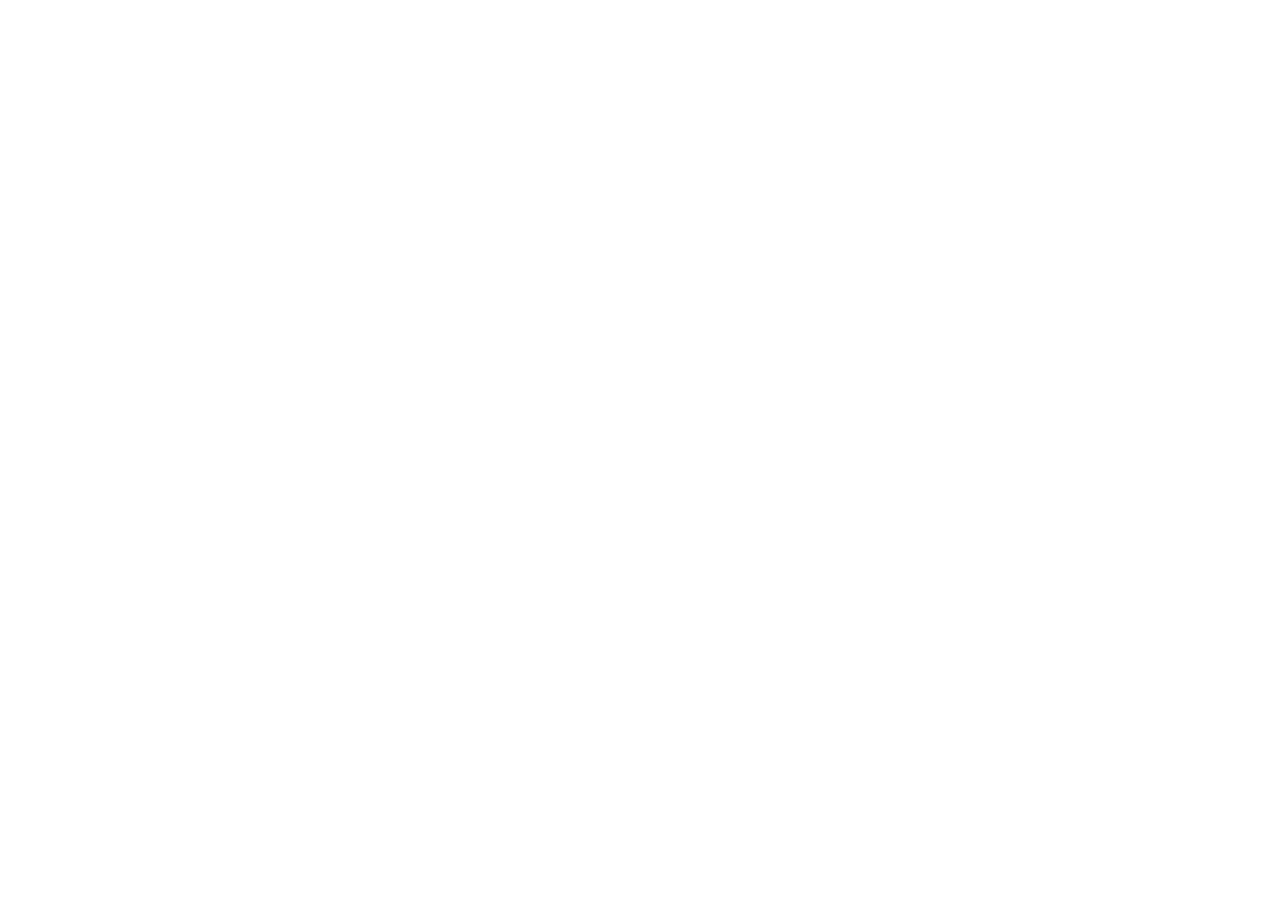
==== assainment-1.html @ cac91a06 "added all commit" ====
<!DOCTYPE html>
<html lang="en">
<head>
    <meta charset="UTF-8">
    <meta name="viewport" content="width=device-width, initial-scale=1.0">
    <title>My first Assainment</title>
</head>
<body>
    
</body>
</html>
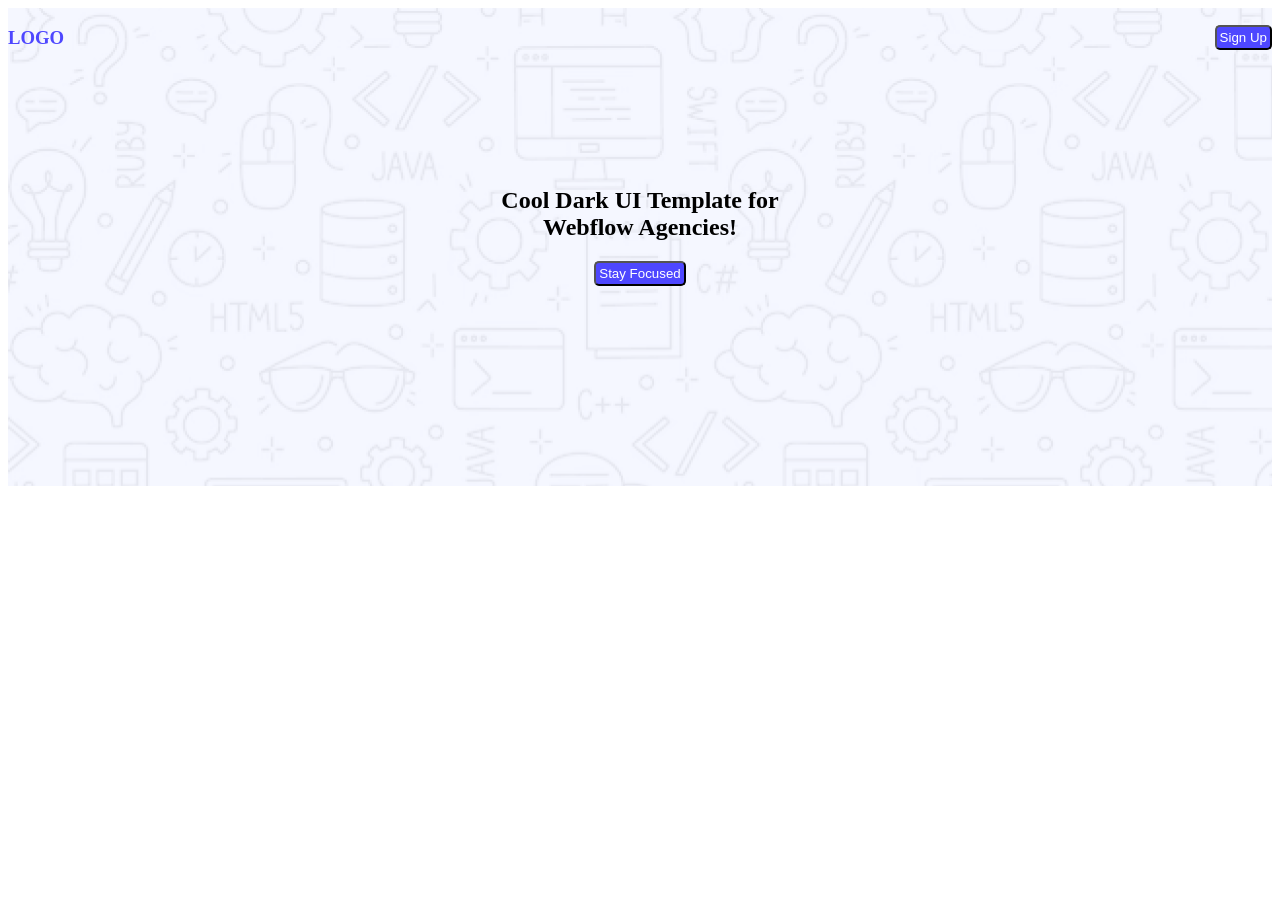
==== commit 640af7bb: "added new css file" ====
--- a/assainment-1.html
+++ b/assainment-1.html
@@ -4,8 +4,25 @@
     <meta charset="UTF-8">
     <meta name="viewport" content="width=device-width, initial-scale=1.0">
     <title>My first Assainment</title>
+    <link rel="stylesheet" href="style.css">
 </head>
 <body>
-    
+    <header>
+        <nav class="banner">
+            <div class="Papa">
+<div class="color">
+    <h3>LOGO</h3>
+</div>
+<div><a><button class="btn-1">Sign Up</button></a></div>
+            </div>
+            <div class="text-1">
+<h1>Cool Dark UI Template for <br> Webflow Agencies!</h1>
+<a href=""><button class="btn-1">Stay Focused</button></a>
+            </div>
+        </nav>
+    </header>
+   <main>
+
+   </main> 
 </body>
 </html>
--- a/style.css
+++ b/style.css
@@ -0,0 +1,13 @@
+.color{list-style: none;
+color: #4E47FF; }
+.btn-1{color: #FFFFFF; 
+   background-color: #4E47FF; border-radius:5px ;  padding: 3PX; }
+   .Papa{display: flex; 
+   justify-content: space-between; 
+  align-items: center;
+      }
+  .text-1{text-align: center;
+  margin-top: 120px; padding-bottom: 200px;}
+ .banner{background: url('../Assets/Hero-bg.png');
+   background-repeat: no-repeat;
+    background-size: 144opx 698px; }
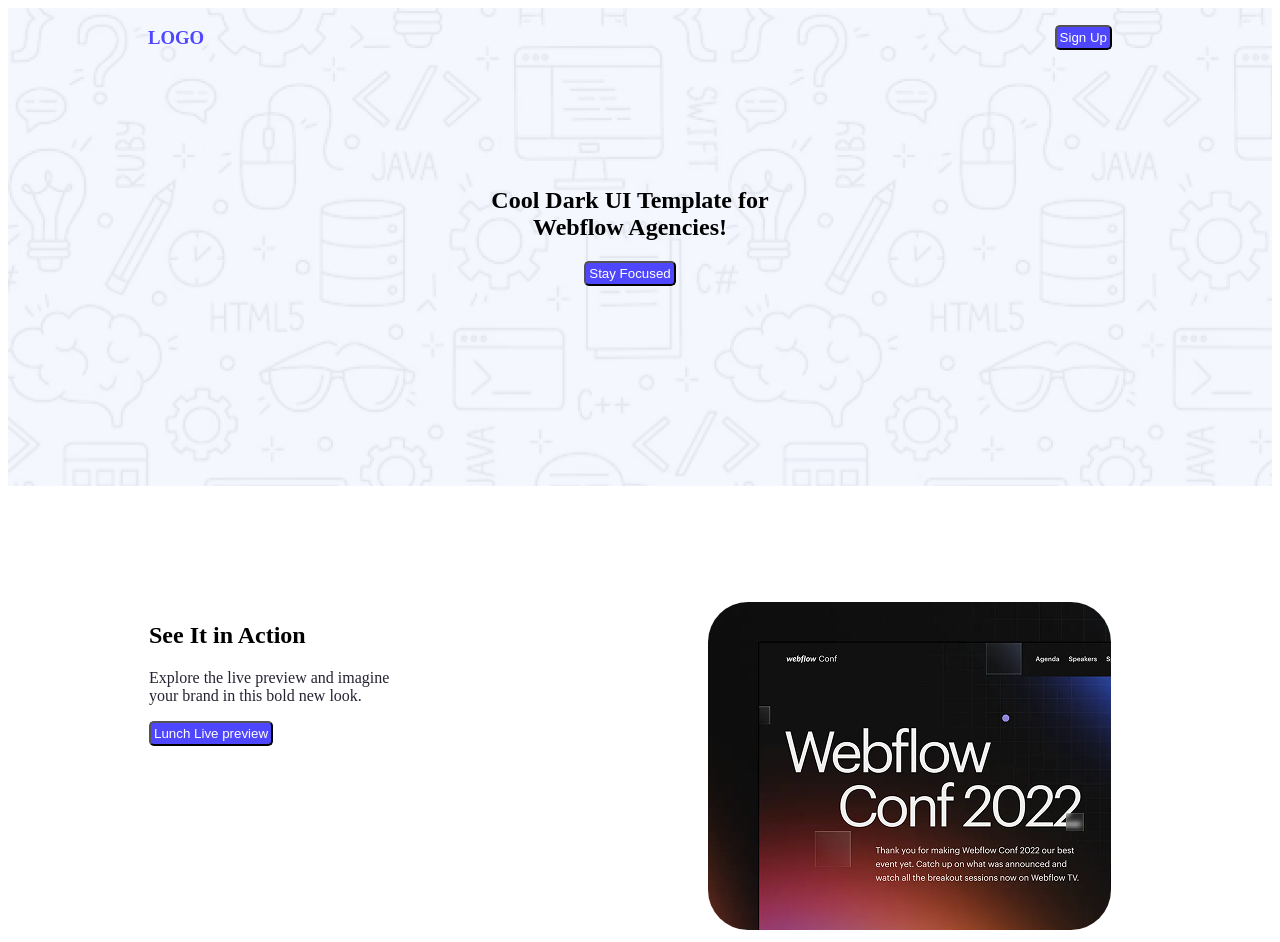
==== commit 460cc2a4: "add some more data" ====
--- a/assainment-1.html
+++ b/assainment-1.html
@@ -22,7 +22,13 @@
         </nav>
     </header>
    <main>
-
+<div class="sec-2">
+    <div><h2>See It in Action</h2>
+    <p class="sub">
+Explore the live preview and imagine <br>your brand in this bold new look.</p>
+    <a href=""><button class="btn-1">Lunch Live preview</button></a>  </div>
+    <div class="sub-sec"><img class="no-1" src="Assets/wc-mini.png" alt=""></div>
+</div>
    </main> 
 </body>
 </html>
--- a/style.css
+++ b/style.css
@@ -10,4 +10,9 @@
   margin-top: 120px; padding-bottom: 200px;}
  .banner{background: url('../Assets/Hero-bg.png');
    background-repeat: no-repeat;
-    background-size: 144opx 698px; }+    background-size: 144opx 698px;
+ padding-left: 140px; padding-right: 160px;}
+ .sub{color: #252432;}
+ .no-1{border-radius: 40px;}
+ .sec-2{display: flex; justify-content: space-between;
+margin-left: 141px; margin-right: 161px; margin-top: 116px;}
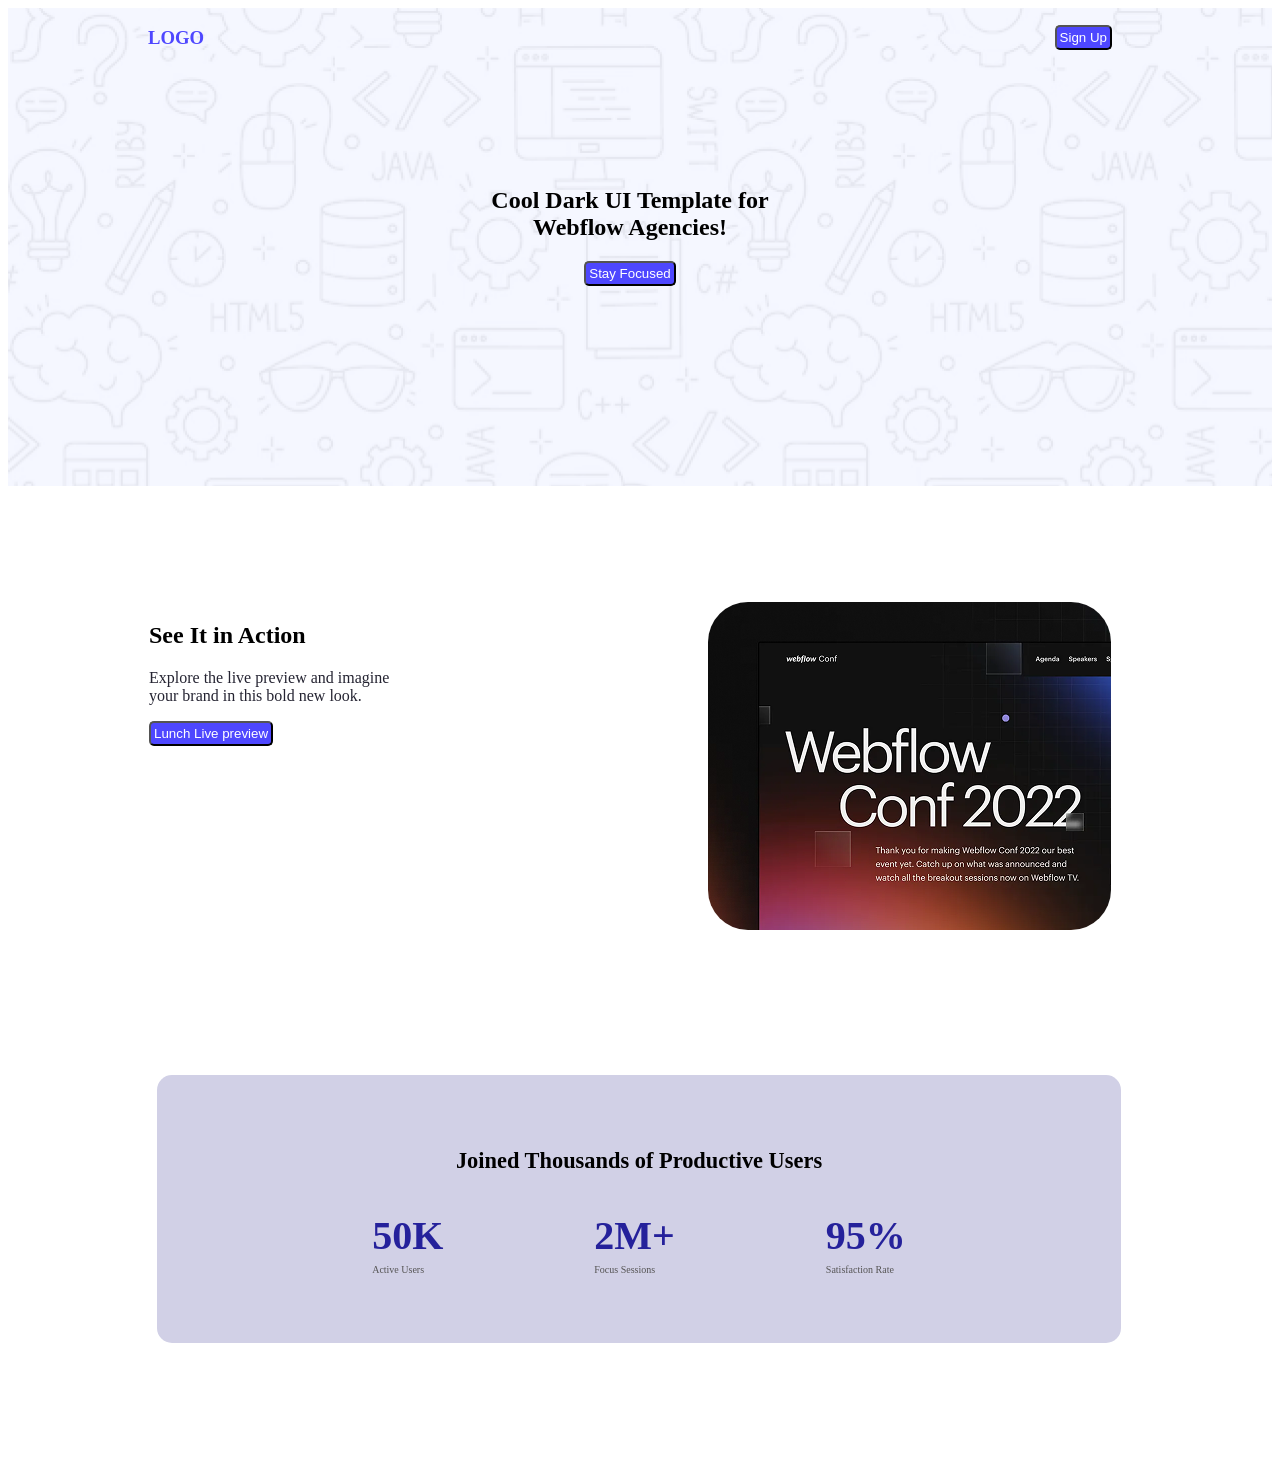
==== commit a6600a8d: "added more data" ====
--- a/assainment-1.html
+++ b/assainment-1.html
@@ -29,6 +29,14 @@
     <a href=""><button class="btn-1">Lunch Live preview</button></a>  </div>
     <div class="sub-sec"><img class="no-1" src="Assets/wc-mini.png" alt=""></div>
 </div>
+<div class="sec-3">
+    <p class="user">Joined Thousands of Productive Users</p>
+<div class="sec-31">
+    <div class="u"><p><span class="s">50K</span><br><span class="s2">Active Users</span></p></div>
+    <div class="u"><p><span class="s">2M+</span><br><span class="s2">Focus Sessions</span></p></div>
+   <div class="u"><p><span class="s">95%</span><br><span class="s2">Satisfaction Rate</span></p></div>
+</div>
+</div>
    </main> 
 </body>
 </html>
--- a/style.css
+++ b/style.css
@@ -15,4 +15,14 @@
  .sub{color: #252432;}
  .no-1{border-radius: 40px;}
  .sec-2{display: flex; justify-content: space-between;
-margin-left: 141px; margin-right: 161px; margin-top: 116px;}+margin-left: 141px; margin-right: 161px; margin-top: 116px;}
+.sec-3{background-color: #d1d0e6;
+ border-radius: 15px;
+padding: 50px 80px; margin-top: 141px; margin-left: 149px; margin-right: 151px; margin-bottom: 141px;}
+.user{text-align: center;
+font-size: 1.4em; font-weight: bold;}
+.s{font-size: 2.5em; color: #25219b; font-weight: bold;}
+.s2{font-size: x-small; color: #555454;}
+.sec-31{display: flex; 
+gap: 151px; align-items: center;align-self: center; 
+ justify-content: center; }
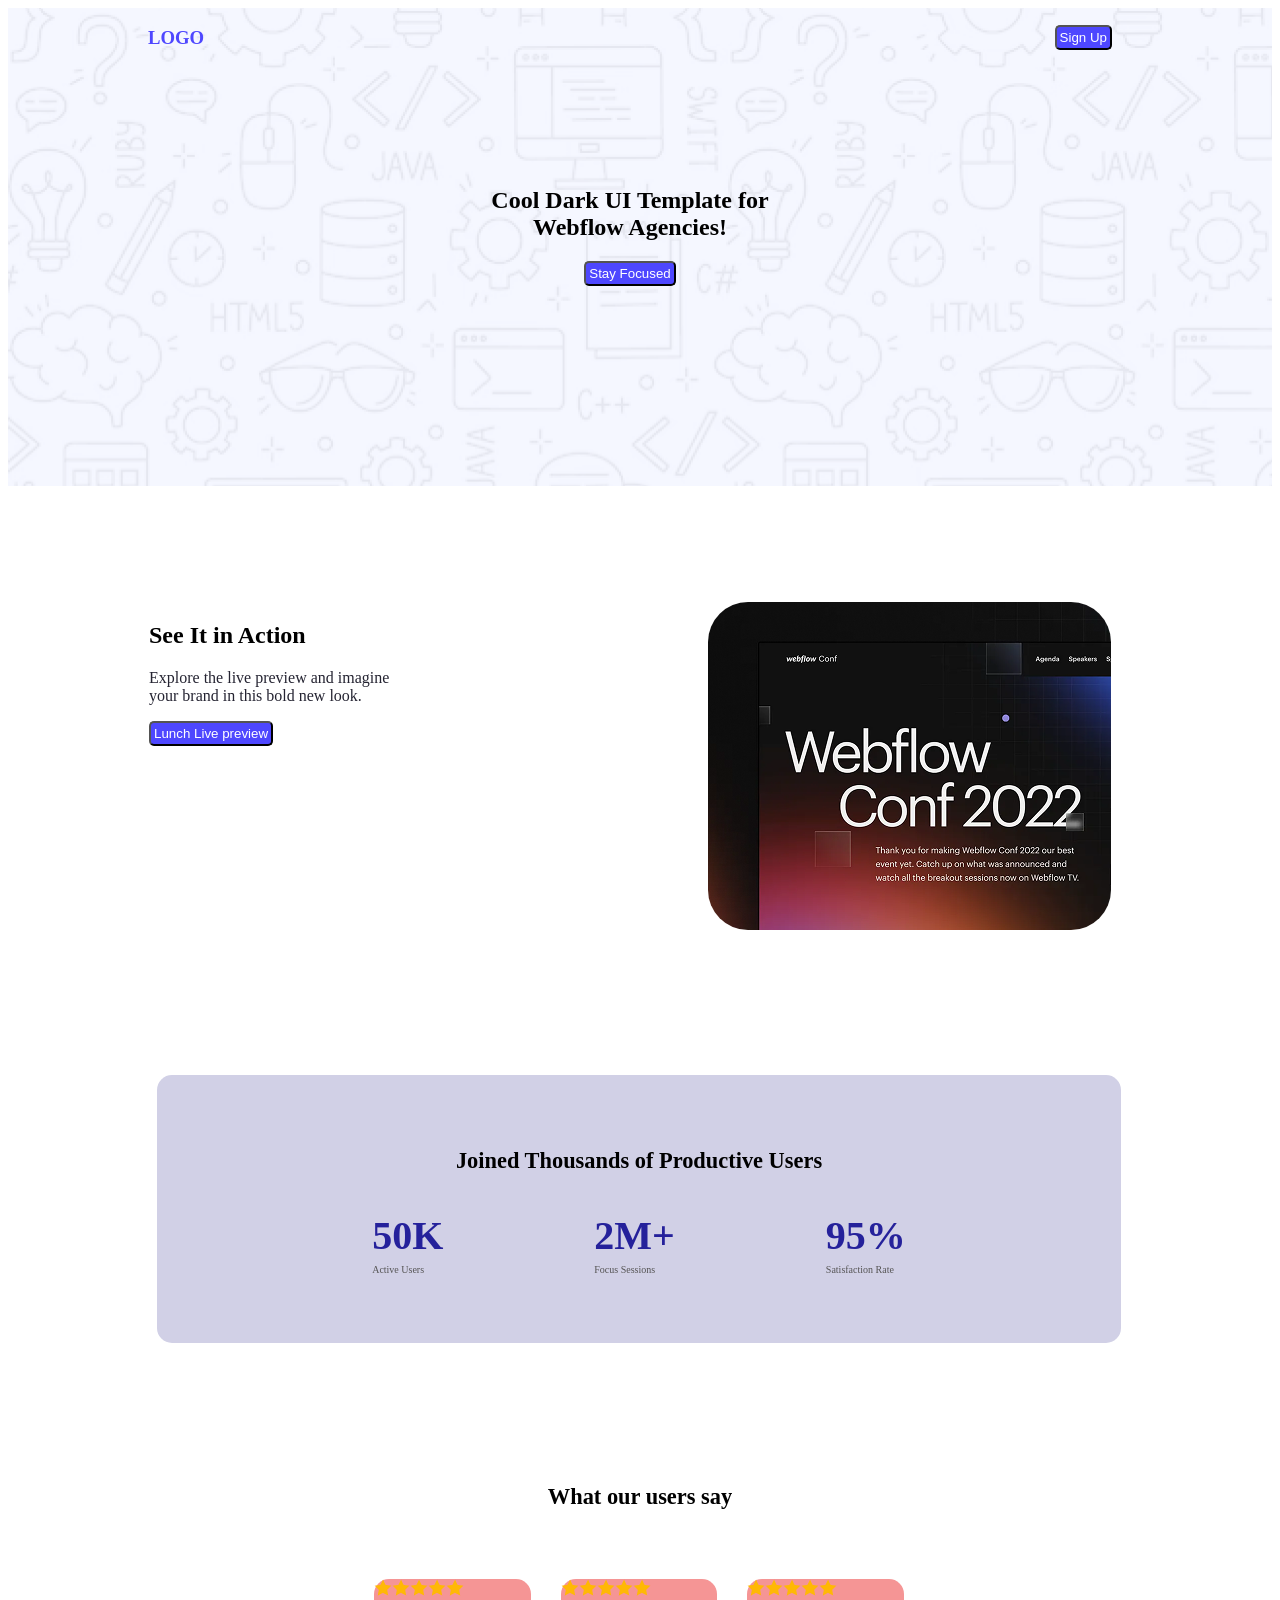
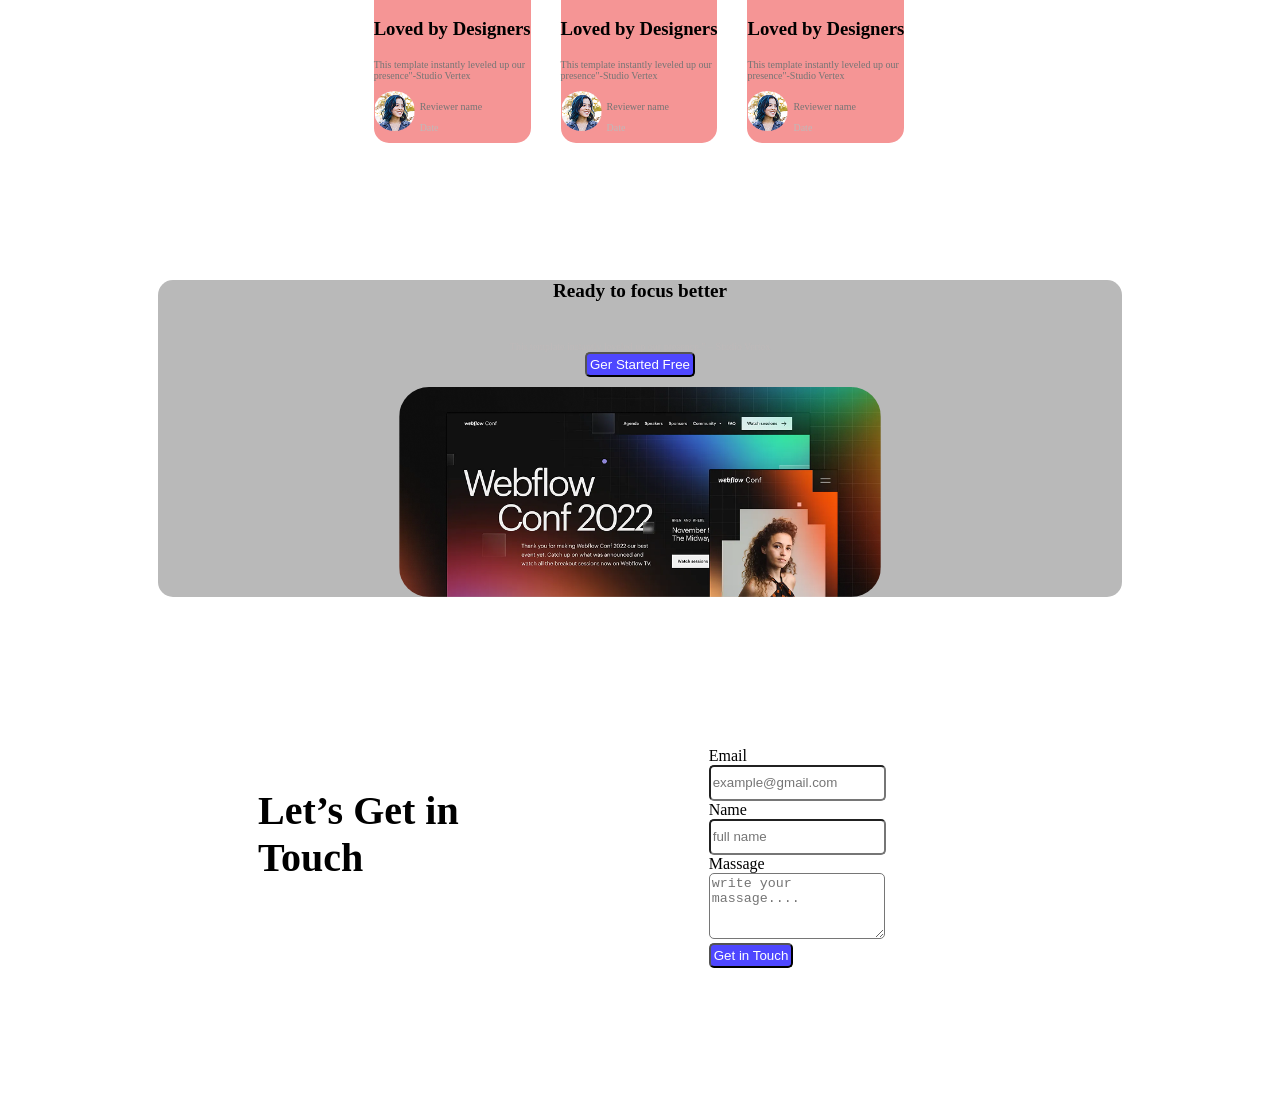
==== commit 2f2d0921: "added more new data" ====
--- a/assainment-1.html
+++ b/assainment-1.html
@@ -37,6 +37,93 @@
    <div class="u"><p><span class="s">95%</span><br><span class="s2">Satisfaction Rate</span></p></div>
 </div>
 </div>
+<section class="bor">
+    <h2 class="user"><b>What our users say</b></h2>
+    <div class="sec-4">
+        <div class="sec41">
+            <div class="star">
+                <div class="istar"><img src="Assets/icon-star.png" alt=""></div>
+                <div class="istar"><img src="Assets/icon-star.png" alt=""></div>
+                <div class="istar"><img src="Assets/icon-star.png" alt=""></div>
+                <div class="istar"><img src="Assets/icon-star.png" alt=""></div>
+                <div class="istar"><img src="Assets/icon-star.png" alt=""></div>
+            </div>
+        <h3>Loved by Designers</h3>
+        <p class="black">This template instantly leveled up our <br>presence"-Studio Vertex</p> <div class="pho">
+<div class="img">
+    <img class="rev" src="Assets/avatar.png" alt="">
+</div>
+<div class="nam">
+    <p class="ma">Reviewer name</p>
+    <p class="da">Date</p>
+</div>
+        </div>
+       </div>
+       <div class="sec41">
+            <div class="star">
+                <div class="istar"><img src="Assets/icon-star.png" alt=""></div>
+                <div class="istar"><img src="Assets/icon-star.png" alt=""></div>
+                <div class="istar"><img src="Assets/icon-star.png" alt=""></div>
+                <div class="istar"><img src="Assets/icon-star.png" alt=""></div>
+                <div class="istar"><img src="Assets/icon-star.png" alt=""></div>
+            </div>
+        <h3>Loved by Designers</h3>
+        <p class="black">This template instantly leveled up our <br>presence"-Studio Vertex</p> <div class="pho">
+<div class="img">
+    <img class="rev" src="Assets/avatar.png" alt="">
+</div>
+<div class="nam">
+    <p class="ma">Reviewer name</p>
+    <p class="da">Date</p>
+</div>
+        </div>
+       </div>
+       <div class="sec41">
+            <div class="star">
+                <div class="istar"><img src="Assets/icon-star.png" alt=""></div>
+                <div class="istar"><img src="Assets/icon-star.png" alt=""></div>
+                <div class="istar"><img src="Assets/icon-star.png" alt=""></div>
+                <div class="istar"><img src="Assets/icon-star.png" alt=""></div>
+                <div class="istar"><img src="Assets/icon-star.png" alt=""></div>
+            </div>
+        <h3>Loved by Designers</h3>
+        <p class="black">This template instantly leveled up our <br>presence"-Studio Vertex</p> <div class="pho">
+<div class="img">
+    <img class="rev" src="Assets/avatar.png" alt="">
+</div>
+<div class="nam">
+    <p class="ma">Reviewer name</p>
+    <p class="da">Date</p>
+</div>
+        </div>
+       </div>
+        
+    </div>
+</section>
+<section class="alt">
+<p class="red">Ready to focus better</p>
+<p class="sma">This template instantly leveled up our presence.” – Studio Vertex <br> <a href=""><button class="btn-1">Ger Started Free</button></a></p>
+<img class="fin" src="Assets/wc-big.png" alt="">
+</section>
+<section class="labe">
+    <div class="forms">
+        <div class="en"><p><strong>Let’s Get in <br> Touch</strong></p></div>
+        <div class="em">
+            <form>
+                <label for="email">Email</label> <br>
+                <input type="email" name="" id="for" placeholder="example@gmail.com"><br>
+                <label for="name">Name</label><br>
+                <input type="text" name="" id="ful" placeholder="full name"><br> <label for="massage">Massage</label><br>
+                <textarea name="" id="mass">write your massage....
+                </textarea>
+                <br><input class="btn-1" type="submit" value="Get in Touch">
+            </form>
+        </div>
+    </div>
+</section>
    </main> 
+   <footer>
+    
+   </footer>
 </body>
 </html>
--- a/style.css
+++ b/style.css
@@ -26,3 +26,22 @@
 .sec-31{display: flex; 
 gap: 151px; align-items: center;align-self: center; 
  justify-content: center; }
+.star{display: flex;}
+.black{color: #757575; font-size: x-small;}
+.pho{display: flex; gap: 5px;}
+.rev{border-radius: 100%;}
+.ma{font-size: x-small; color: #757575;} .da{font-size: x-small;color: #beb9b9;} 
+.sec41{background-color: #f59595; 
+border-radius: 15px;}
+.sec-4{display: flex; gap: 30px; 
+justify-content: center; margin-bottom: 137px; margin-left: 149px; margin-right: 151px; padding-top: 50px;}
+.bor{background-color:white ;}
+.red{font-size: larger; font-weight: bold; text-align: center; padding-bottom: 20px;}
+.sma{font-size: x-small; color: #beb9b9; text-align: center;}
+.fin{border-radius: 30px;
+display: block; margin: auto; width: 50%;}
+.alt{background-color: #b9b9b9; border-radius: 15px; margin: 0px 150px 150px 150px;}
+.en{font-size: 2.5em;}
+.forms{display: flex; gap: 250px;}
+#for{height: 30px; border-radius: 5px;} #ful{height: 30px; border-radius: 5px;} #mass{height: 60px; width: 170px; border-radius: 5px; color: #757575;}
+.labe{margin-left: 250px; margin-bottom: 150px; margin-right: 150px;}
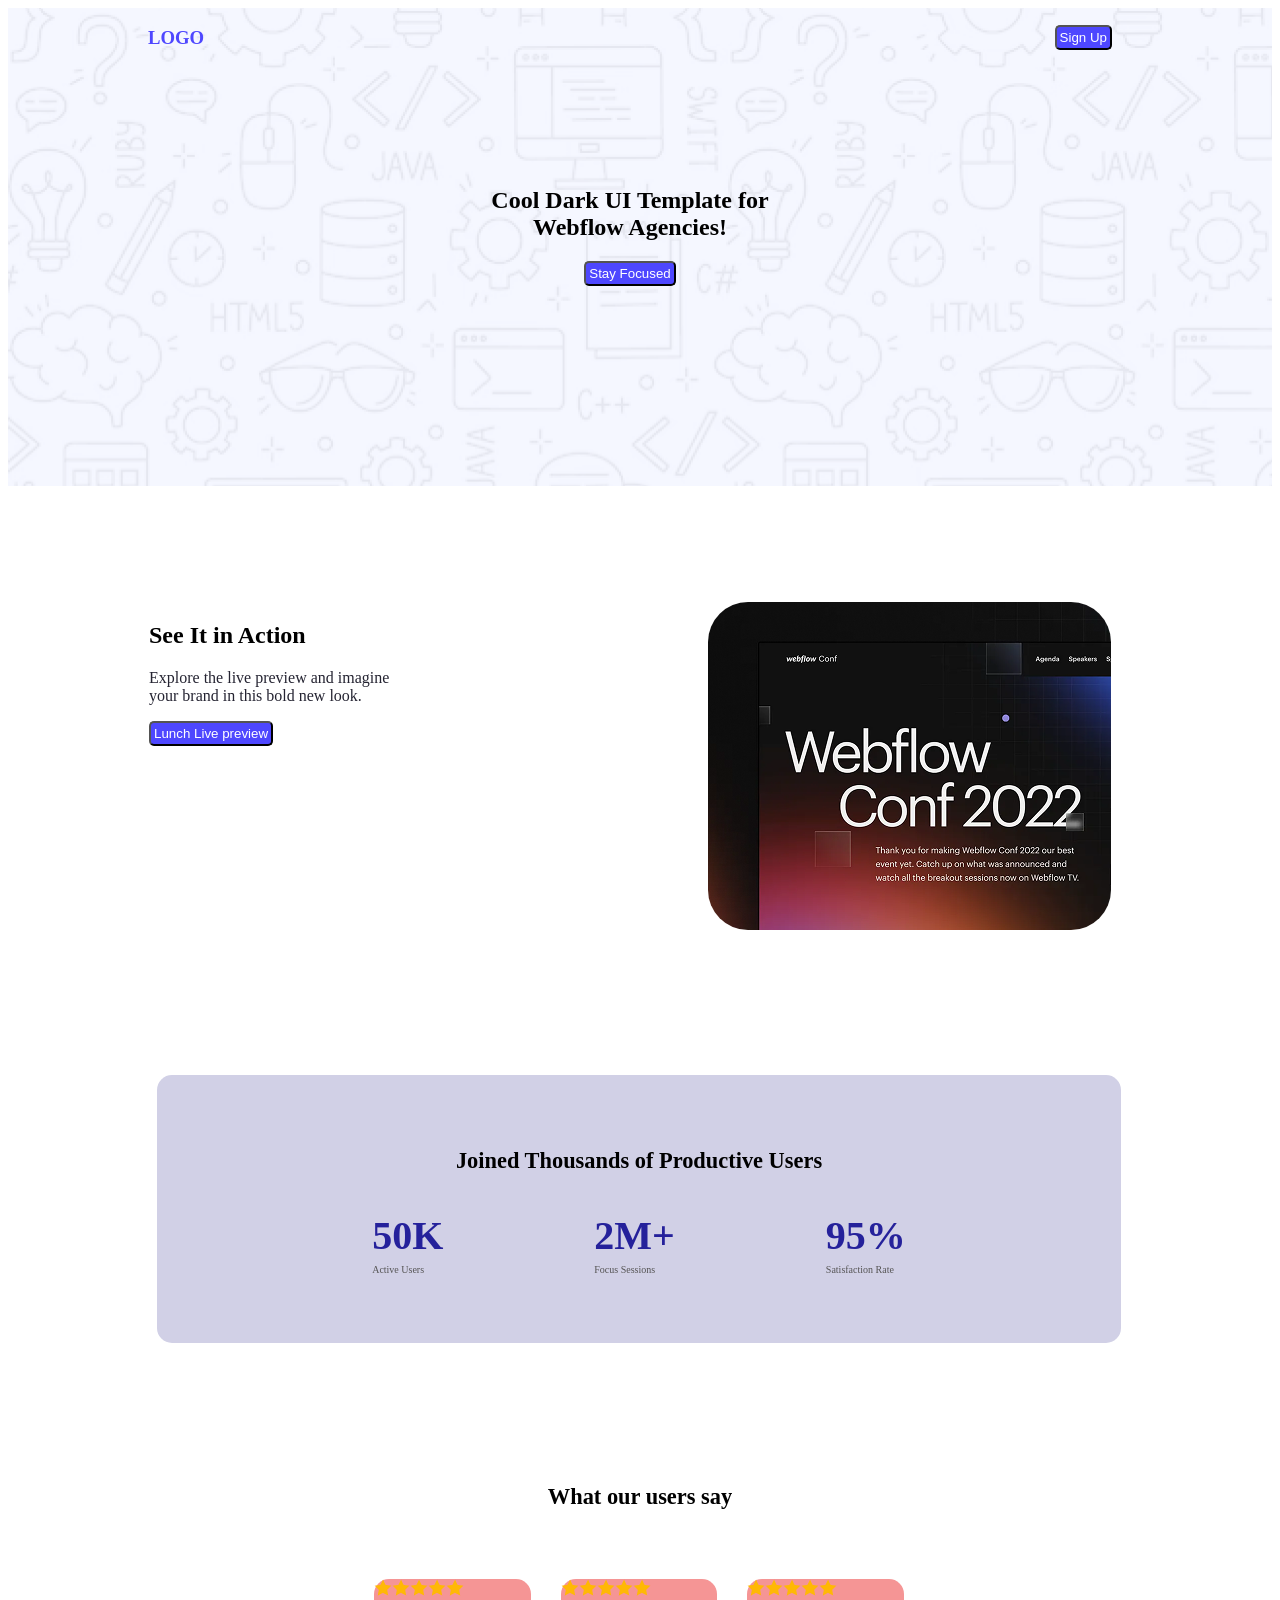
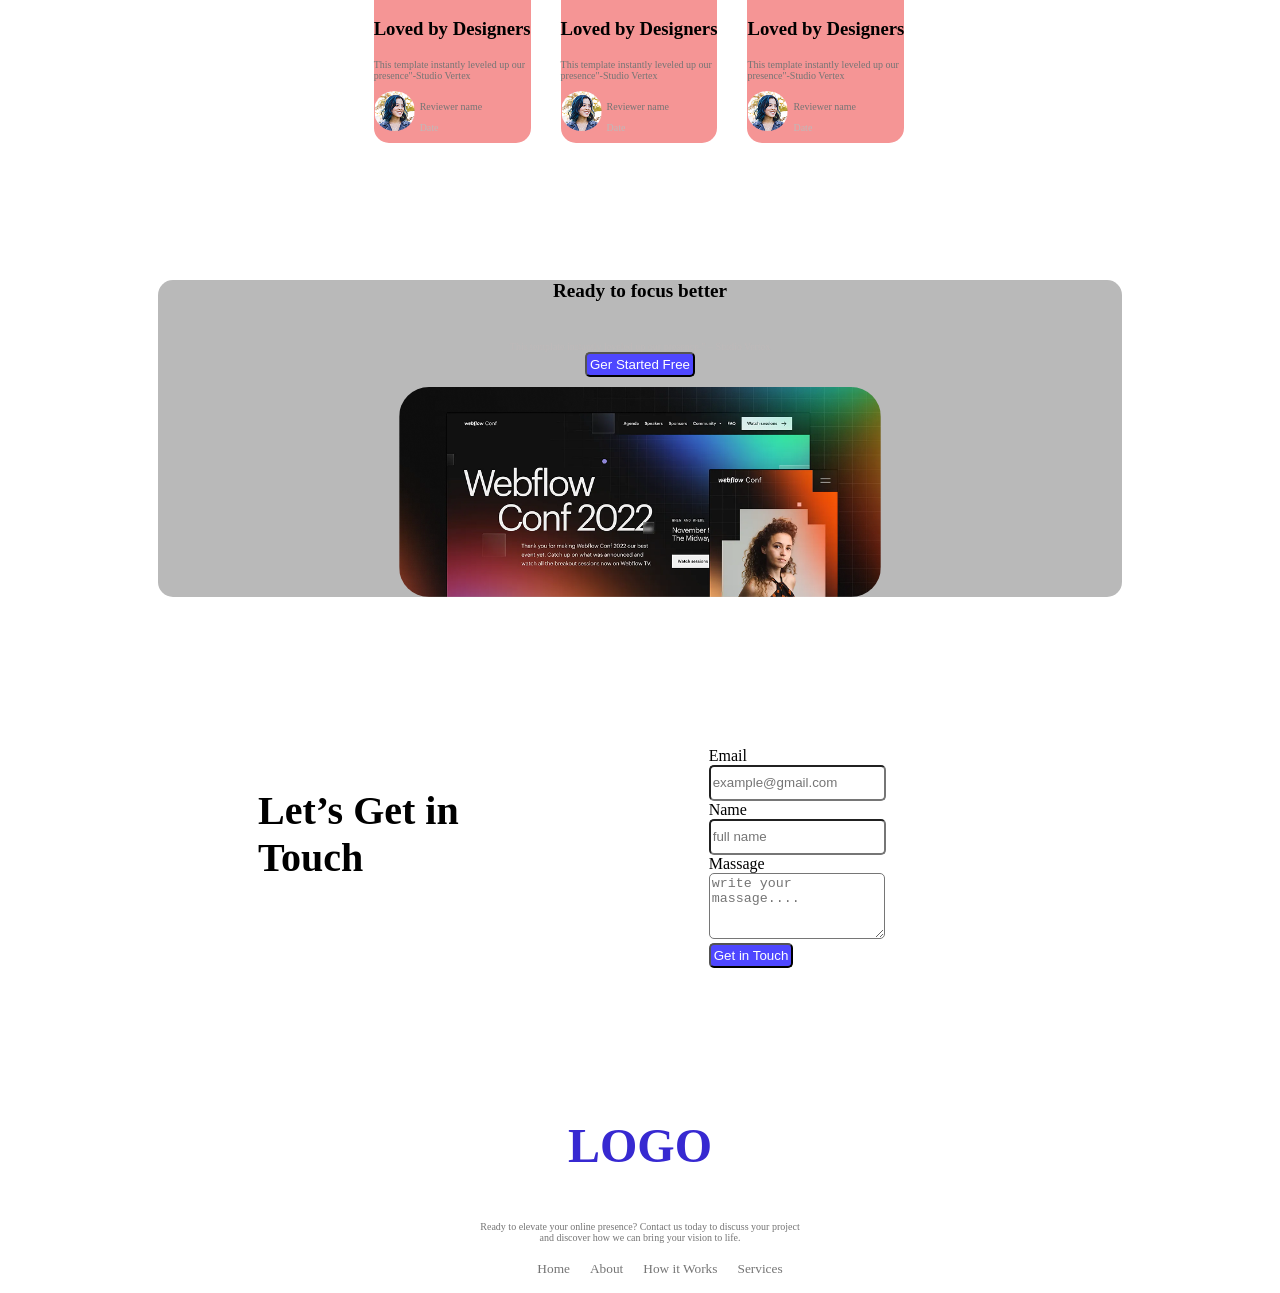
==== commit 61f9aba8: "added more css and html" ====
--- a/assainment-1.html
+++ b/assainment-1.html
@@ -123,7 +123,19 @@
 </section>
    </main> 
    <footer>
-    
+    <div class="finish">
+        <div class="not">
+        <a href=""><p class="log">LOGO</p></a>
+        <p class="pun">Ready to elevate your online presence? Contact us today to discuss your project <br> and discover how we can bring your vision to life.</p></div>
+        <div>
+            <ul class="nav">
+                <li><a href="">Home</a></li>
+                <li><a href="">About</a></li>
+                <li><a href="">How it Works</a></li>
+                <li><a href="">Services</a></li>
+            </ul>
+        </div>
+    </div>
    </footer>
 </body>
 </html>
--- a/style.css
+++ b/style.css
@@ -44,4 +44,9 @@
 .en{font-size: 2.5em;}
 .forms{display: flex; gap: 250px;}
 #for{height: 30px; border-radius: 5px;} #ful{height: 30px; border-radius: 5px;} #mass{height: 60px; width: 170px; border-radius: 5px; color: #757575;}
-.labe{margin-left: 250px; margin-bottom: 150px; margin-right: 150px;}+.labe{margin-left: 250px; margin-bottom: 150px; margin-right: 150px;}
+.log{text-decoration: none; font-size: 3em; color: #3729d1; font-weight: 600; text-align: center;}
+.pun{font-size: x-small; color: #757575; text-align: center;}
+.nav{display: flex; list-style: none; gap: 20px; justify-content: center;} 
+.nav li a{text-decoration: none; font-size: smaller; color: #757575;}
+.not a{text-decoration: none;}
